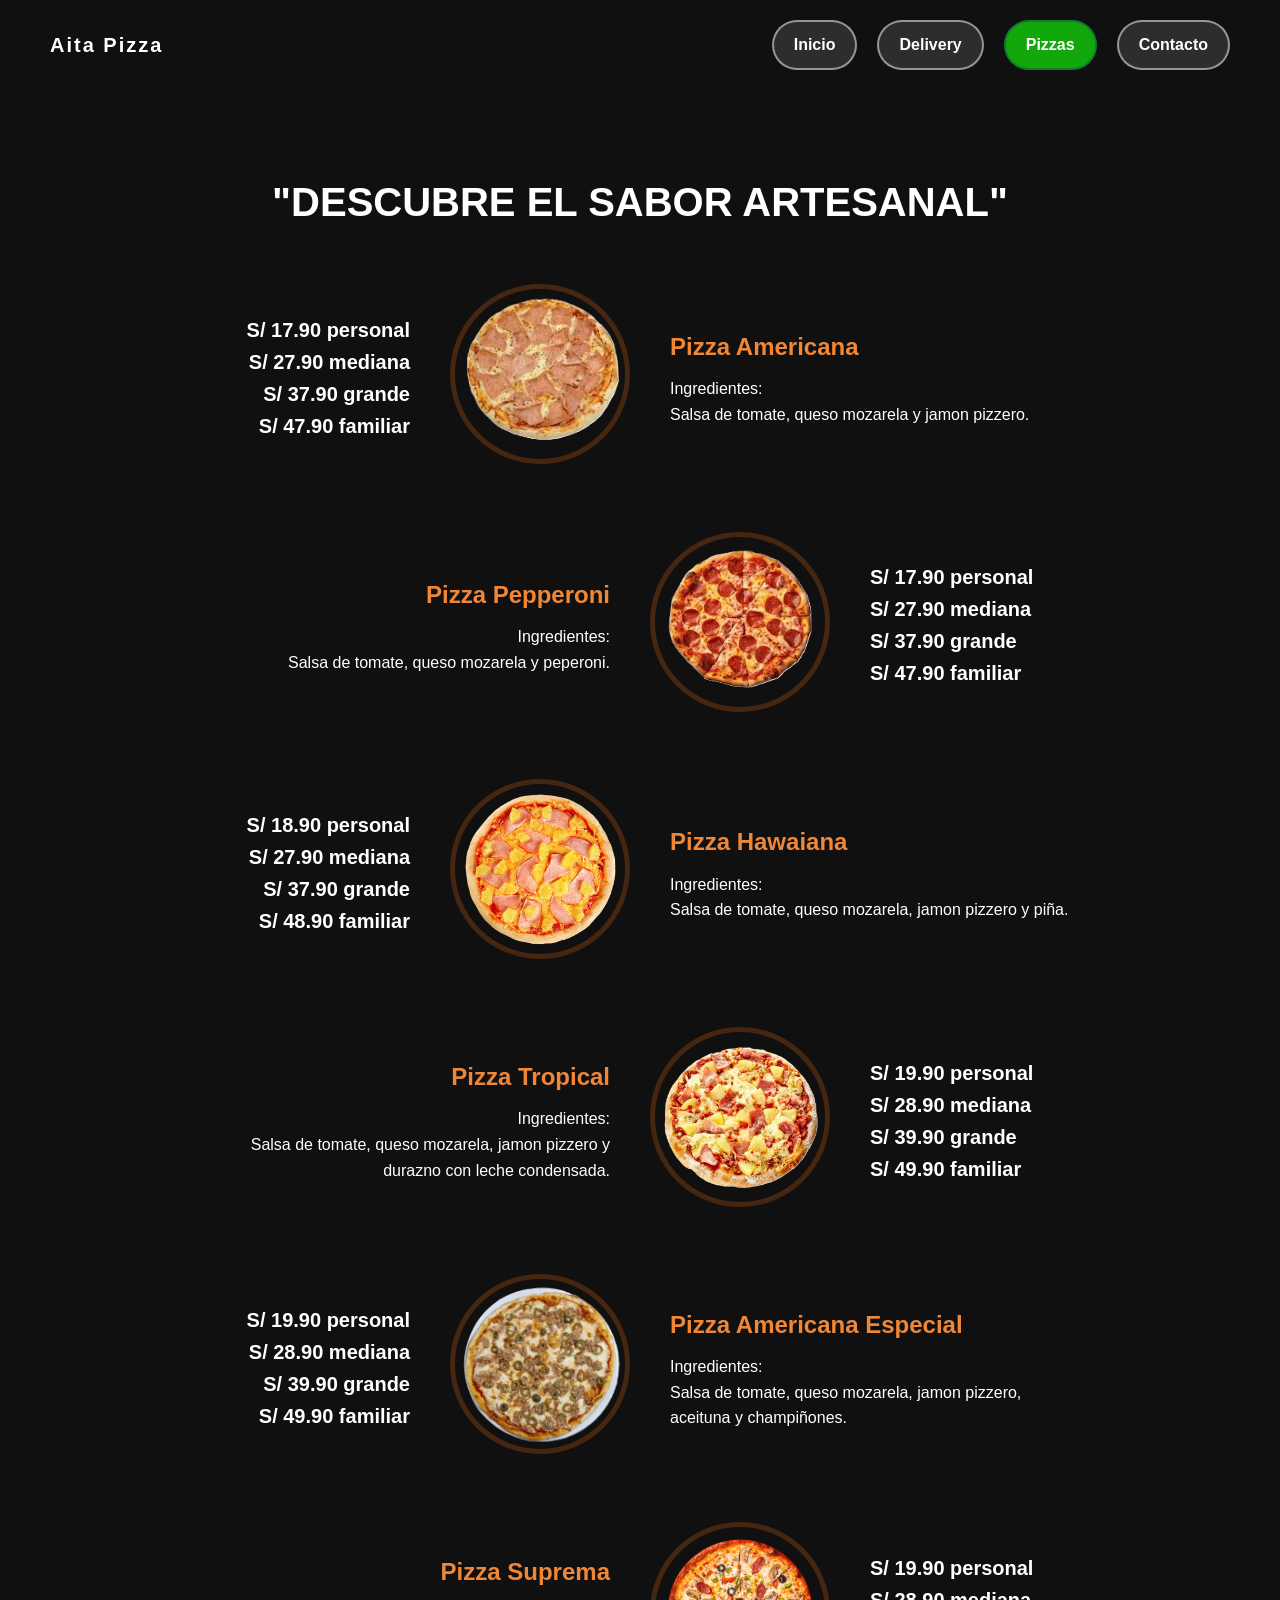
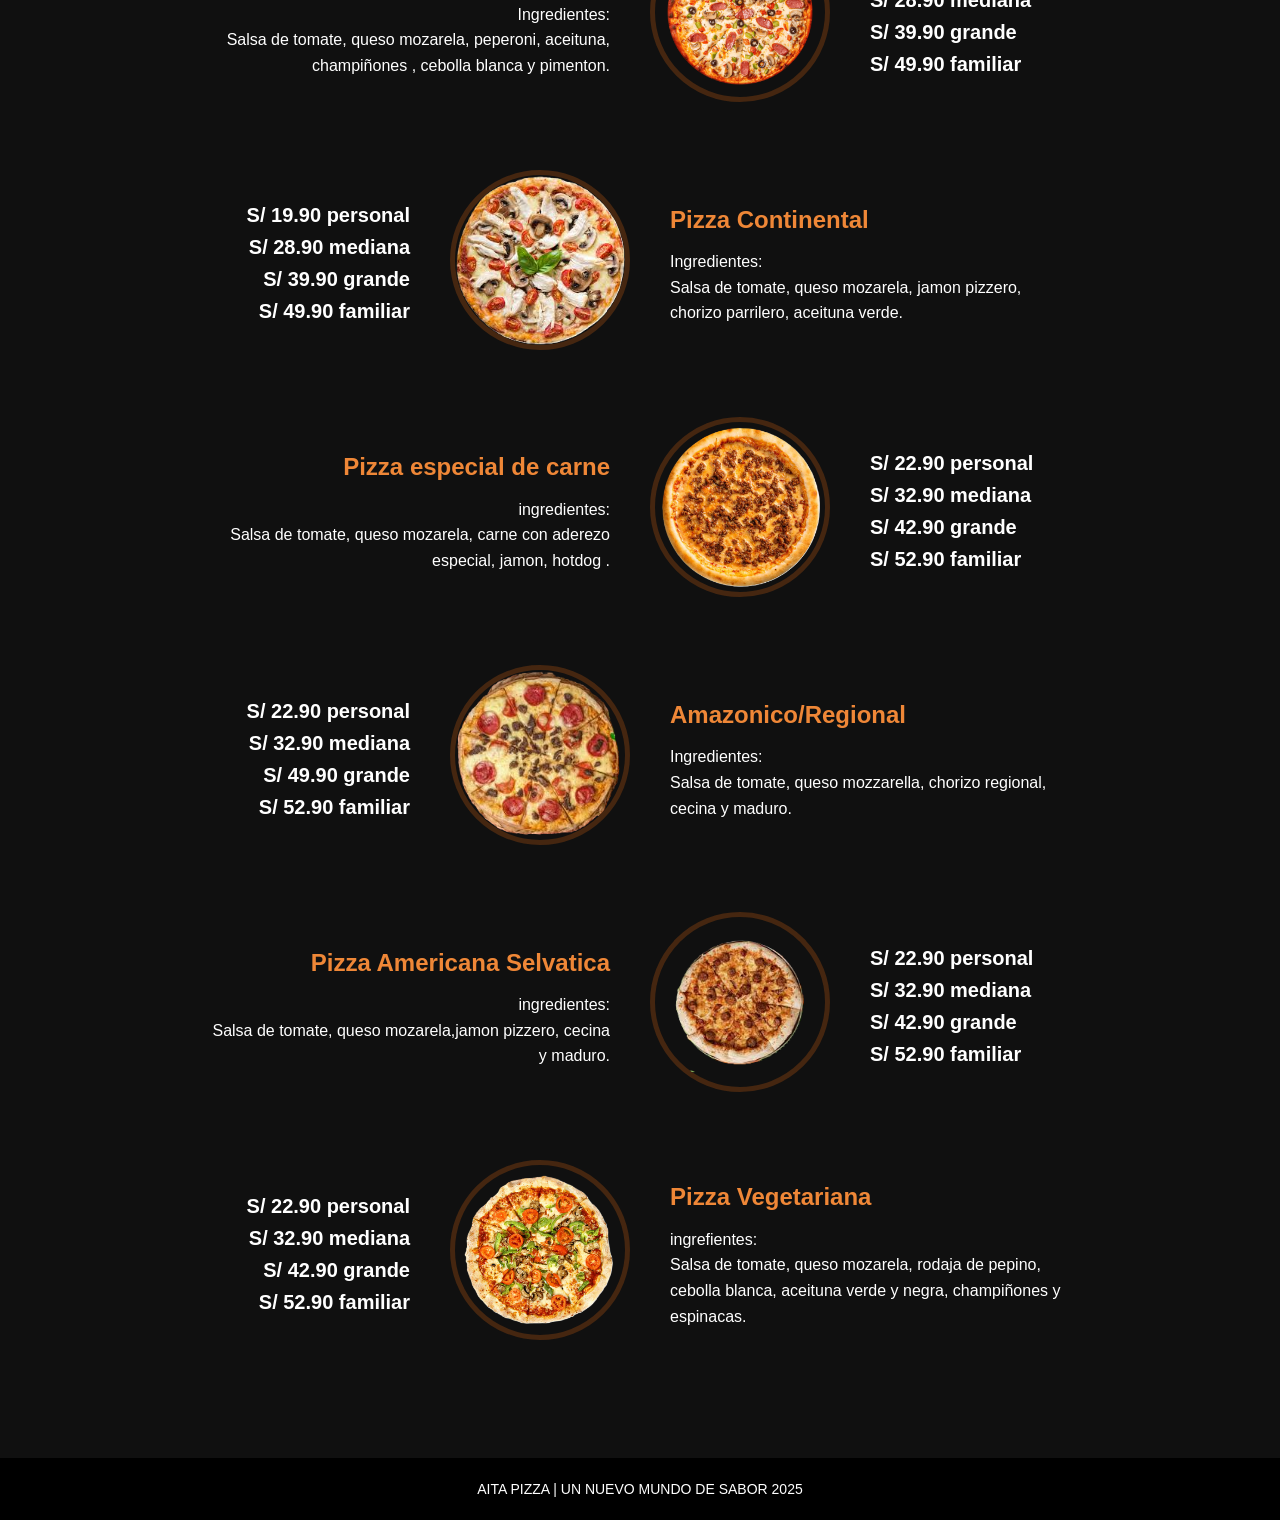
==== carta.html @ 2b53fb68 "primera version del sitio aita pizza" ====
<!DOCTYPE html>
<html lang="es">
<head>
  <meta charset="UTF-8">
  <meta name="viewport" content="width=device-width, initial-scale=1.0">
  <link rel="icon" href="img/historia.png" type="image/png">
  <title>Carta - Aita Pizza</title>
  <link rel="stylesheet" href="css/carta.css">
</head>
<body>
  <!-- Header -->
  <header>
    <div class="logo">
      <h2>Aita Pizza</h2>
    </div>
    <nav>
      <ul>
        <li><a href="index.html">Inicio</a></li>
        <li><a href="https://aitapizza.piwi.pe/#/store/Sapori">Delivery</a></li>
        <li><a href="carta.html" class="active">Pizzas</a></li>
        <li><a href="contacto.html">Contacto</a></li>
      </ul>
    </nav>
  </header>

  <!-- Carta -->
  <section class="carta">
    <h1>"DESCUBRE EL SABOR ARTESANAL"</h1>

    <!-- 1 -->
    <div class="plato">
      <div class="detalle">
        <h2>Pizza Americana</h2>
        <p> Ingredientes: <br> Salsa de tomate, queso mozarela y jamon pizzero.</p>
      </div>
      <div class="imagen">
        <img src="img/americana.png" alt="Pizza Americana">
      </div>
      <div class="precio">S/ 17.90 personal <br> S/ 27.90 mediana <br> S/ 37.90 grande <br> S/ 47.90 familiar </div>
    </div>

    <!-- 2 -->
    <div class="plato">
      <div class="detalle">
        <h2>Pizza Pepperoni</h2>
        <p>Ingredientes: <br> Salsa de tomate, queso mozarela y peperoni.</p>
      </div>
      <div class="imagen">
        <img src="img/peperoni.png" alt="Pizza Pepperoni">
      </div>
       <div class="precio">S/ 17.90 personal <br> S/ 27.90 mediana <br> S/ 37.90 grande <br> S/ 47.90 familiar </div>
    </div>

    <!-- 3 -->
    <div class="plato">
      <div class="detalle">
        <h2>Pizza Hawaiana</h2>
        <p>Ingredientes: <br> Salsa de tomate, queso mozarela, jamon pizzero y piña.</p>
      </div>
      <div class="imagen">
        <img src="img/hawaiana.png" alt="Pizza Hawaiana">
      </div>
       <div class="precio">S/ 18.90 personal <br> S/ 27.90 mediana <br> S/ 37.90 grande <br> S/ 48.90 familiar </div>
    </div>

    <!-- 4 -->
    <div class="plato">
      <div class="detalle">
        <h2>Pizza Tropical</h2>
        <p>Ingredientes: <br> Salsa de tomate, queso mozarela, jamon pizzero y durazno con leche condensada.</p>
      </div>
      <div class="imagen">
        <img src="img/Tropical.png" alt="Pizza tropical">
      </div>
       <div class="precio">S/ 19.90 personal <br> S/ 28.90 mediana <br> S/ 39.90 grande <br> S/ 49.90 familiar </div>
    </div>

    <!-- 5 -->
    <div class="plato">
      <div class="detalle">
        <h2>Pizza Americana Especial</h2>
        <p> Ingredientes:<br>Salsa de tomate, queso mozarela, jamon pizzero, aceituna y champiñones.</p>
      </div>
      <div class="imagen">
        <img src="img/amerinaespecial.png" alt="Pizza especial">
      </div>
       <div class="precio">S/ 19.90 personal <br> S/ 28.90 mediana <br> S/ 39.90 grande <br> S/ 49.90 familiar </div>
    </div>

    <!-- 6 -->
    <div class="plato">
      <div class="detalle">
        <h2>Pizza Suprema</h2>
        <p>Ingredientes: <br> Salsa de tomate, queso mozarela, peperoni, aceituna, champiñones , cebolla blanca y pimenton.</p>
      </div>
      <div class="imagen">
        <img src="img/suprema.png" alt="Pizza suprema">
      </div>
       <div class="precio">S/ 19.90 personal <br> S/ 28.90 mediana <br> S/ 39.90 grande <br> S/ 49.90 familiar </div>
    </div>

    <!-- 7 -->
    <div class="plato">
      <div class="detalle">
        <h2>Pizza Continental</h2>
        <p>Ingredientes: <br> Salsa de tomate, queso mozarela, jamon pizzero, chorizo parrilero, aceituna verde.</p>
      </div>
      <div class="imagen">
        <img src="img/continental.png" alt="Pizza Cuatro Quesos">
      </div>
      <div class="precio">S/ 19.90 personal <br> S/ 28.90 mediana <br> S/ 39.90 grande <br> S/ 49.90 familiar </div>
    </div>

    <!-- 8 -->
    <div class="plato">
      <div class="detalle">
        <h2>Pizza especial de carne</h2>
        <p>ingredientes: <br> Salsa de tomate, queso mozarela, carne con aderezo especial, jamon, hotdog .</p>
      </div>
      <div class="imagen">
        <img src="img/carne.png" alt="Pizza BBQ">
      </div>
     <div class="precio">S/ 22.90 personal <br> S/ 32.90 mediana <br> S/ 42.90 grande <br> S/ 52.90 familiar </div>
    </div>

    <!-- 9 -->
    <div class="plato">
      <div class="detalle">
        <h2>Amazonico/Regional</h2>
        <p>Ingredientes: <br> Salsa de tomate, queso mozzarella, chorizo regional, cecina y maduro.</p>
      </div>
      <div class="imagen">
        <img src="img/regional.png" alt="Pizza Fugazzeta">
      </div>
      <div class="precio">S/ 22.90 personal <br> S/ 32.90 mediana <br> S/ 49.90 grande <br> S/ 52.90 familiar </div>
    </div>

    <!-- 10 -->
    <div class="plato">
      <div class="detalle">
        <h2>Pizza Americana Selvatica</h2>
        <p>ingredientes: <br> Salsa de tomate, queso mozarela,jamon pizzero, cecina y maduro.</p>
      </div>
      <div class="imagen">
        <img src="img/selvatico.png" alt="Pizza Marinara">
      </div>
     <div class="precio">S/ 22.90 personal <br> S/ 32.90 mediana <br> S/ 42.90 grande <br> S/ 52.90 familiar </div>
    </div>

    <!-- 11 -->
    <div class="plato">
      <div class="detalle">
        <h2>Pizza Vegetariana</h2>
        <p>ingrefientes: <br> Salsa de tomate, queso mozarela, rodaja de pepino, <br> cebolla blanca, aceituna verde y negra, champiñones y espinacas.</p>
      </div>
      <div class="imagen">
        <img src="img/vegetariana.png" alt="Pizza Especial Aita">
      </div>
     <div class="precio">S/ 22.90 personal <br> S/ 32.90 mediana <br> S/ 42.90 grande <br> S/ 52.90 familiar </div>
    </div>
  </section>

  <footer>
    <p>AITA PIZZA | UN NUEVO MUNDO DE SABOR 2025</p>
  </footer>
</body>
</html>
---- css/carta.css ----
/* --- RESET GENERAL --- */
* {
  margin: 0;
  padding: 0;
  box-sizing: border-box;
}

body {
  font-family: Arial, Helvetica, sans-serif;
  background-color: #101010;
  color: #fff;
  line-height: 1.6;
}

/* --- HEADER --- */
header {
  position: fixed;
  top: 0;
  left: 0;
  width: 100%;
  padding: 20px 50px;
  background: transparent;
  display: flex;
  justify-content: space-between;
  align-items: center;
  z-index: 1000;
}

header .logo h2 {
  font-size: 20px;
  letter-spacing: 2px;
  font-weight: bold;
  color: #fff;
}

/* Menú de navegación */
header nav ul {
  list-style: none;
  display: flex;
  gap: 20px;
}

nav ul li a {
  display: inline-block;
  text-decoration: none;
  color: #fff;
  font-weight: bold;
  padding: 10px 20px;
    border: 2px solid rgba(255,255,255,0.5);
  border-radius: 30px;
  background-color: rgba(62, 61, 61, 0.671);
  transition: all 0.3s ease;
  cursor: pointer;
}

nav ul li a:hover,
nav ul li a.active {
  background-color: #12a70a;
  color: #ffffff;
  border-color: #117d2c;
}
/* Carta */
.carta {
  margin-top: 120px;
  padding: 50px 20px;
  text-align: center;
}

.carta h1 {
  font-size: 40px;
  margin-bottom: 50px;
  color: #ffffff;
}

/* Platos estilo carta */
.plato {
  display: flex;
  align-items: center;
  justify-content: center;
  margin-bottom: 60px;
  gap: 40px;
}

.plato .detalle {
  flex: 1;
  text-align: right;
  max-width: 400px;
}

.plato .detalle h2 {
  font-size: 24px;
  margin-bottom: 10px;
  color: #ef8737;
}

.plato .detalle p {
  font-size: 16px;
  color: #ffffff;
}

.plato .imagen {
  flex-shrink: 0;
}

.plato .imagen img {
  width: 180px;
  height: 180px;
  border-radius: 50%;
  object-fit: cover;
  border: 5px solid #452610;
}

.plato .precio {
  flex: 1;
  font-size: 20px;
  font-weight: bold;
  color: #ffffff;
  text-align: left;
  max-width: 200px;
}

/* Alternar lados */
.plato:nth-child(even) {
  flex-direction: row-reverse;
}

.plato:nth-child(even) .detalle {
  text-align: left;
}

.plato:nth-child(even) .precio {
  text-align: right;
}

/* --- FOOTER --- */
footer {
  text-align: center;
  padding: 20px;
  background: #000;
  font-size: 14px;
}

/* --- MEDIA QUERIES --- */

/* Tablets */
@media (max-width: 1024px) {
  header { padding: 15px 30px; }
  .hero h1 { font-size: clamp(28px, 8vw, 80px); }
  .pizza-images img { width: clamp(60px, 10vw, 120px); }
  .side-text p { font-size: clamp(15px, 1.8vw, 18px); }
}

/* Laptops y pantallas medianas */
@media (max-width: 768px) {
  header { flex-direction: column; gap: 10px; }
  header nav { position: static; transform: none; }
  .hero h1 { font-size: clamp(24px, 8vw, 60px); }
  .pizza-images img { width: clamp(50px, 8vw, 100px); }
  .side-text p { font-size: clamp(14px, 1.5vw, 16px); }
}

/* Celulares */
@media (max-width: 480px) {
  .hero h1 { font-size: clamp(20px, 10vw, 40px); }
  .pizza-images { gap: 10px; }
  .pizza-images img { width: clamp(40px, 20vw, 80px); position: relative; top: 0; left: 0; }
  .side-text { width: 90%; }
  .buttons .btn { padding: 8px 16px; font-size: 14px; }
  .decorations img { width: clamp(20px, 15vw, 40px); }
}
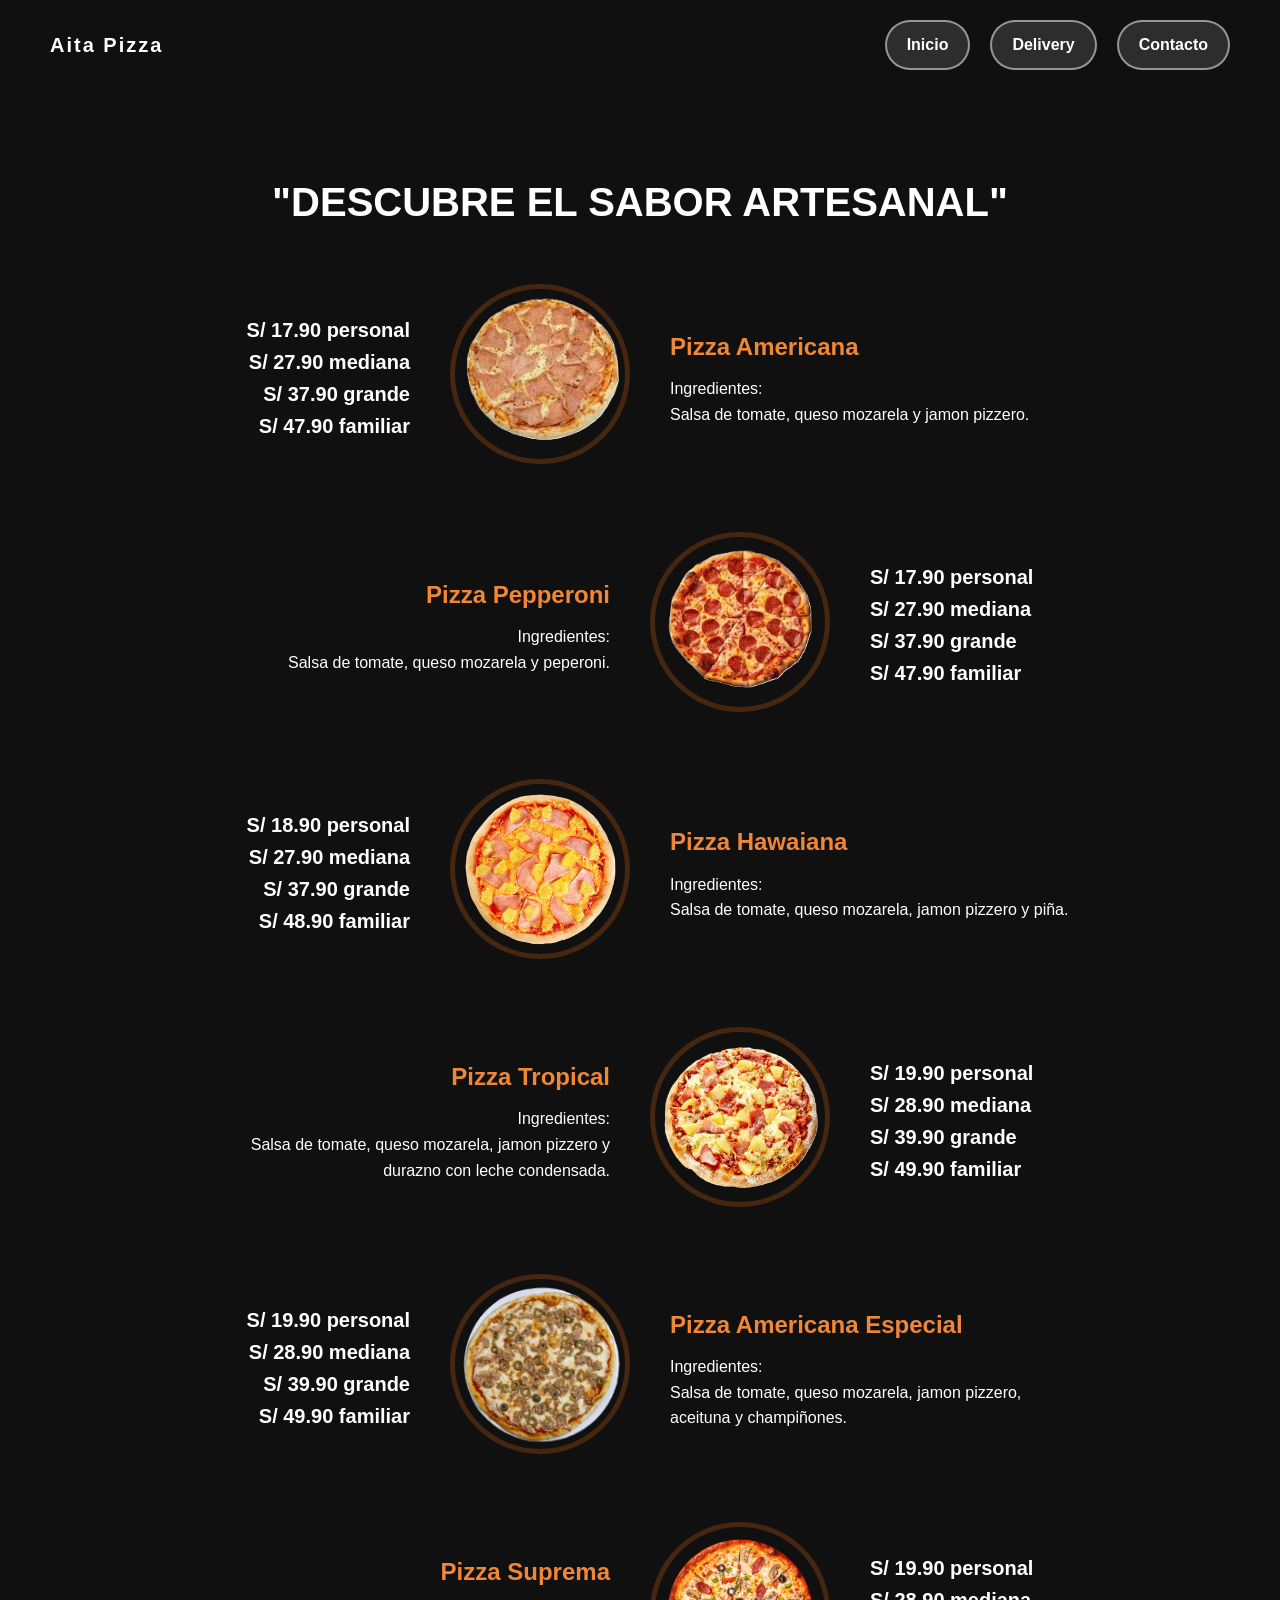
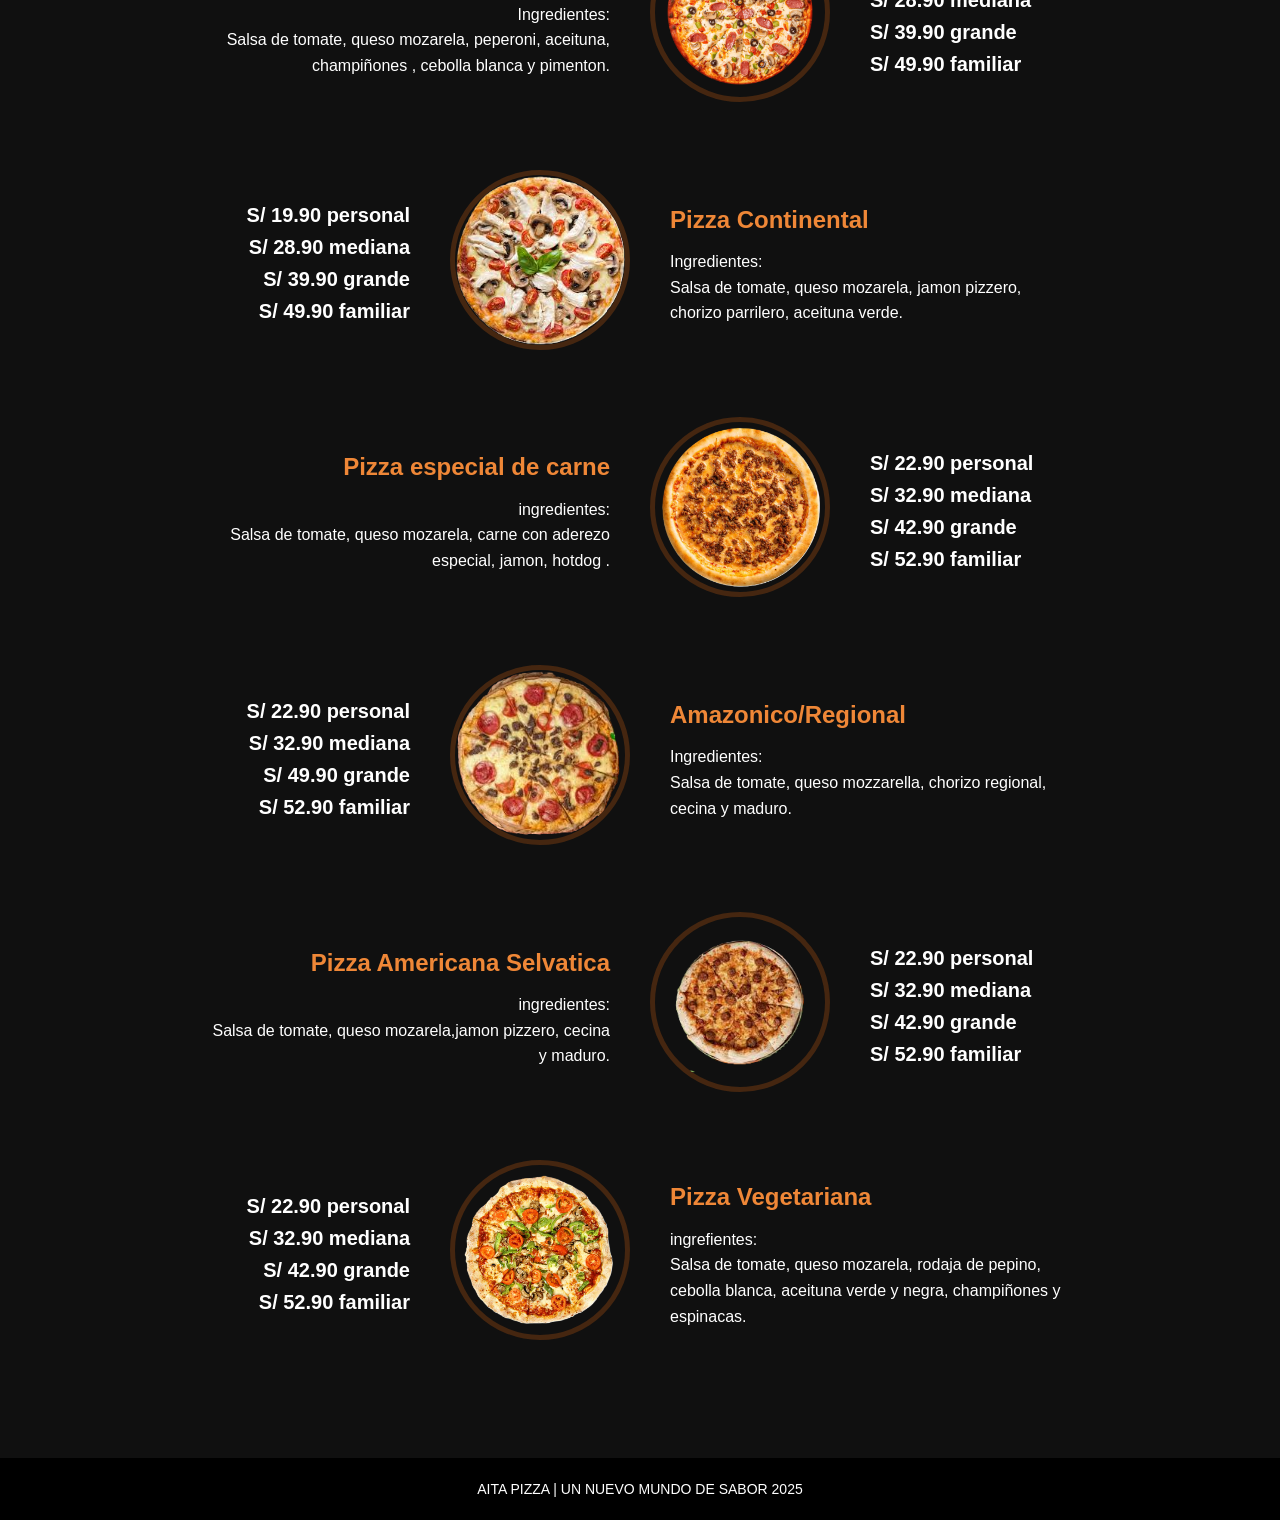
==== commit 09ee558c: "se modifico el color de fondo a un tono rojo oscuro para mejorar la apariencia visual." ====
--- a/carta.html
+++ b/carta.html
@@ -17,7 +17,6 @@
       <ul>
         <li><a href="index.html">Inicio</a></li>
         <li><a href="https://aitapizza.piwi.pe/#/store/Sapori">Delivery</a></li>
-        <li><a href="carta.html" class="active">Pizzas</a></li>
         <li><a href="contacto.html">Contacto</a></li>
       </ul>
     </nav>
